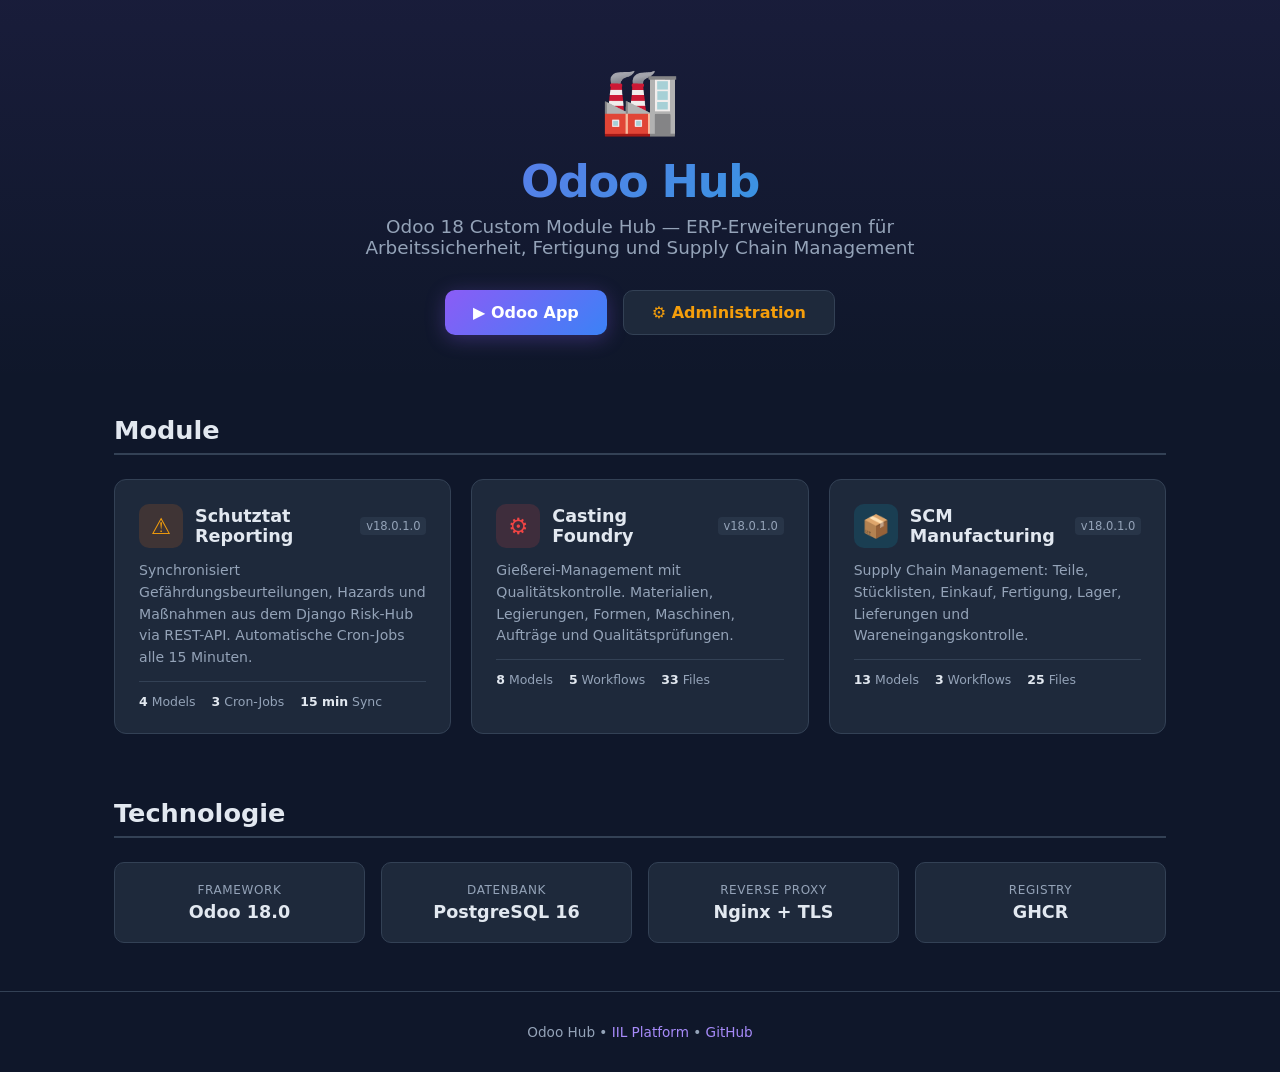
==== deployment/landing/index.html @ 4fa4f88d "feat: add odoo.iil.pet landing page + nginx config + port binding fix - deployment/landing/index.htm" ====
<!DOCTYPE html>
<html lang="de">
<head>
    <meta charset="UTF-8">
    <meta name="viewport" content="width=device-width, initial-scale=1.0">
    <title>Odoo Hub &mdash; IIL Platform</title>
    <link rel="icon" href="data:image/svg+xml,<svg xmlns='http://www.w3.org/2000/svg' viewBox='0 0 100 100'><text y='.9em' font-size='90'>🏭</text></svg>">
    <style>
        :root {
            --bg: #0f172a;
            --surface: #1e293b;
            --surface2: #283548;
            --border: #334155;
            --text: #e2e8f0;
            --muted: #94a3b8;
            --accent: #8b5cf6;
            --accent2: #a78bfa;
            --green: #22c55e;
            --amber: #f59e0b;
            --cyan: #06b6d4;
            --blue: #3b82f6;
            --red: #ef4444;
        }
        * { margin: 0; padding: 0; box-sizing: border-box; }
        body {
            font-family: -apple-system, BlinkMacSystemFont, 'Segoe UI', system-ui, sans-serif;
            background: var(--bg);
            color: var(--text);
            min-height: 100vh;
        }

        /* Hero */
        .hero {
            text-align: center;
            padding: 4rem 1.5rem 3rem;
            background: linear-gradient(180deg, rgba(139,92,246,0.08) 0%, transparent 100%);
        }
        .hero-icon { font-size: 4rem; margin-bottom: 1rem; }
        .hero h1 {
            font-size: 2.8rem;
            font-weight: 800;
            letter-spacing: -0.03em;
            background: linear-gradient(135deg, var(--accent), var(--cyan));
            background-clip: text;
            -webkit-background-clip: text;
            -webkit-text-fill-color: transparent;
        }
        .hero p {
            color: var(--muted);
            font-size: 1.15rem;
            margin-top: 0.5rem;
            max-width: 600px;
            margin-left: auto;
            margin-right: auto;
        }
        .hero-actions {
            display: flex;
            gap: 1rem;
            justify-content: center;
            margin-top: 2rem;
            flex-wrap: wrap;
        }
        .btn {
            display: inline-flex;
            align-items: center;
            gap: 0.5rem;
            padding: 0.75rem 1.75rem;
            border-radius: 10px;
            font-size: 1rem;
            font-weight: 600;
            text-decoration: none;
            transition: transform 0.15s, box-shadow 0.15s;
        }
        .btn:hover { transform: translateY(-2px); }
        .btn-primary {
            background: linear-gradient(135deg, var(--accent), var(--blue));
            color: #fff;
            box-shadow: 0 4px 20px rgba(139,92,246,0.3);
        }
        .btn-primary:hover { box-shadow: 0 8px 30px rgba(139,92,246,0.4); }
        .btn-secondary {
            background: var(--surface);
            color: var(--amber);
            border: 1px solid var(--border);
        }
        .btn-secondary:hover {
            border-color: var(--amber);
            box-shadow: 0 4px 20px rgba(245,158,11,0.15);
        }

        /* Container */
        .container { max-width: 1100px; margin: 0 auto; padding: 0 1.5rem; }

        /* Modules Grid */
        .section-title {
            font-size: 1.6rem;
            font-weight: 700;
            margin-bottom: 1.5rem;
            padding-bottom: 0.5rem;
            border-bottom: 2px solid var(--border);
        }
        .modules { padding: 2rem 0; }
        .module-grid {
            display: grid;
            grid-template-columns: repeat(auto-fill, minmax(320px, 1fr));
            gap: 1.25rem;
        }
        .module-card {
            background: var(--surface);
            border: 1px solid var(--border);
            border-radius: 12px;
            padding: 1.5rem;
            transition: transform 0.15s, border-color 0.15s;
        }
        .module-card:hover {
            transform: translateY(-2px);
            border-color: var(--accent);
        }
        .module-header { display: flex; align-items: center; gap: 0.75rem; margin-bottom: 0.75rem; }
        .module-icon {
            width: 44px; height: 44px;
            border-radius: 10px;
            display: flex; align-items: center; justify-content: center;
            font-size: 1.4rem;
            flex-shrink: 0;
        }
        .module-header h3 { font-size: 1.1rem; font-weight: 700; }
        .module-header .version {
            margin-left: auto;
            font-size: 0.72rem;
            color: var(--muted);
            background: var(--surface2);
            padding: 0.15em 0.5em;
            border-radius: 4px;
        }
        .module-card p { color: var(--muted); font-size: 0.88rem; line-height: 1.55; }
        .module-stats {
            display: flex;
            gap: 1rem;
            margin-top: 0.75rem;
            padding-top: 0.75rem;
            border-top: 1px solid var(--border);
        }
        .stat {
            font-size: 0.78rem;
            color: var(--muted);
        }
        .stat strong {
            color: var(--text);
            font-weight: 700;
        }

        /* Tech Stack */
        .stack { padding: 2rem 0 3rem; }
        .stack-grid {
            display: grid;
            grid-template-columns: repeat(auto-fill, minmax(220px, 1fr));
            gap: 1rem;
        }
        .stack-item {
            background: var(--surface);
            border: 1px solid var(--border);
            border-radius: 10px;
            padding: 1.25rem;
            text-align: center;
        }
        .stack-item .label {
            font-size: 0.75rem;
            color: var(--muted);
            text-transform: uppercase;
            letter-spacing: 0.05em;
            margin-bottom: 0.3rem;
        }
        .stack-item .value {
            font-size: 1.1rem;
            font-weight: 700;
        }

        /* Footer */
        footer {
            text-align: center;
            padding: 2rem 1.5rem;
            border-top: 1px solid var(--border);
            color: var(--muted);
            font-size: 0.85rem;
        }
        footer a { color: var(--accent2); text-decoration: none; }
        footer a:hover { text-decoration: underline; }

        @media (max-width: 700px) {
            .hero h1 { font-size: 2rem; }
            .module-grid { grid-template-columns: 1fr; }
            .stack-grid { grid-template-columns: repeat(2, 1fr); }
        }
    </style>
</head>
<body>
    <div class="hero">
        <div class="hero-icon">🏭</div>
        <h1>Odoo Hub</h1>
        <p>Odoo 18 Custom Module Hub &mdash; ERP-Erweiterungen f&uuml;r Arbeitssicherheit, Fertigung und Supply Chain Management</p>
        <div class="hero-actions">
            <a href="/web" class="btn btn-primary">&#9654; Odoo App</a>
            <a href="/web#action=base_setup.action_general_configuration" class="btn btn-secondary">&#9881; Administration</a>
        </div>
    </div>

    <div class="container">
        <section class="modules">
            <h2 class="section-title">Module</h2>
            <div class="module-grid">
                <div class="module-card">
                    <div class="module-header">
                        <div class="module-icon" style="background:rgba(249,115,22,0.15);color:var(--amber);">&#9888;</div>
                        <h3>Schutztat Reporting</h3>
                        <span class="version">v18.0.1.0</span>
                    </div>
                    <p>Synchronisiert Gef&auml;hrdungsbeurteilungen, Hazards und Ma&szlig;nahmen aus dem Django Risk-Hub via REST-API. Automatische Cron-Jobs alle 15 Minuten.</p>
                    <div class="module-stats">
                        <span class="stat"><strong>4</strong> Models</span>
                        <span class="stat"><strong>3</strong> Cron-Jobs</span>
                        <span class="stat"><strong>15 min</strong> Sync</span>
                    </div>
                </div>

                <div class="module-card">
                    <div class="module-header">
                        <div class="module-icon" style="background:rgba(239,68,68,0.15);color:var(--red);">&#9881;</div>
                        <h3>Casting Foundry</h3>
                        <span class="version">v18.0.1.0</span>
                    </div>
                    <p>Gie&szlig;erei-Management mit Qualit&auml;tskontrolle. Materialien, Legierungen, Formen, Maschinen, Auftr&auml;ge und Qualit&auml;tspr&uuml;fungen.</p>
                    <div class="module-stats">
                        <span class="stat"><strong>8</strong> Models</span>
                        <span class="stat"><strong>5</strong> Workflows</span>
                        <span class="stat"><strong>33</strong> Files</span>
                    </div>
                </div>

                <div class="module-card">
                    <div class="module-header">
                        <div class="module-icon" style="background:rgba(6,182,212,0.15);color:var(--cyan);">&#128230;</div>
                        <h3>SCM Manufacturing</h3>
                        <span class="version">v18.0.1.0</span>
                    </div>
                    <p>Supply Chain Management: Teile, St&uuml;cklisten, Einkauf, Fertigung, Lager, Lieferungen und Wareneingangskontrolle.</p>
                    <div class="module-stats">
                        <span class="stat"><strong>13</strong> Models</span>
                        <span class="stat"><strong>3</strong> Workflows</span>
                        <span class="stat"><strong>25</strong> Files</span>
                    </div>
                </div>
            </div>
        </section>

        <section class="stack">
            <h2 class="section-title">Technologie</h2>
            <div class="stack-grid">
                <div class="stack-item">
                    <div class="label">Framework</div>
                    <div class="value">Odoo 18.0</div>
                </div>
                <div class="stack-item">
                    <div class="label">Datenbank</div>
                    <div class="value">PostgreSQL 16</div>
                </div>
                <div class="stack-item">
                    <div class="label">Reverse Proxy</div>
                    <div class="value">Nginx + TLS</div>
                </div>
                <div class="stack-item">
                    <div class="label">Registry</div>
                    <div class="value">GHCR</div>
                </div>
            </div>
        </section>
    </div>

    <footer>
        <p>
            Odoo Hub &bull;
            <a href="https://iil.pet">IIL Platform</a> &bull;
            <a href="https://github.com/achimdehnert/odoo-hub">GitHub</a>
        </p>
    </footer>
</body>
</html>
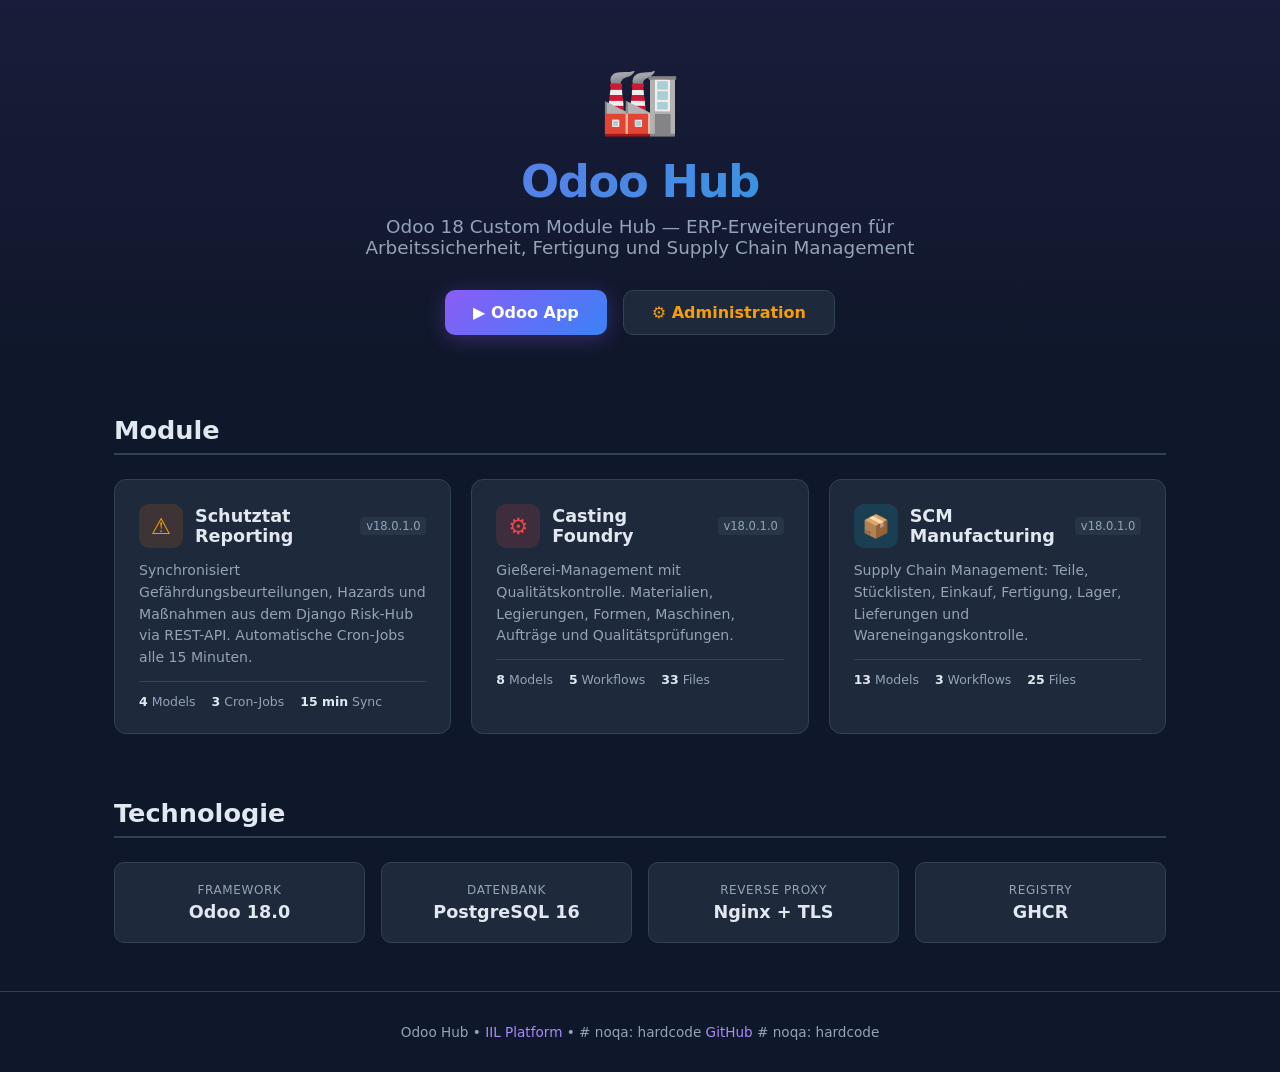
==== commit f42b97bd: "fix(scanner): mark false positives with # noqa: hardcode (ADR-061)" ====
--- a/deployment/landing/index.html
+++ b/deployment/landing/index.html
@@ -279,8 +279,8 @@
     <footer>
         <p>
             Odoo Hub &bull;
-            <a href="https://iil.pet">IIL Platform</a> &bull;
-            <a href="https://github.com/achimdehnert/odoo-hub">GitHub</a>
+            <a href="https://iil.pet">IIL Platform</a> &bull; # noqa: hardcode
+            <a href="https://github.com/achimdehnert/odoo-hub">GitHub</a> # noqa: hardcode
         </p>
     </footer>
 </body>
